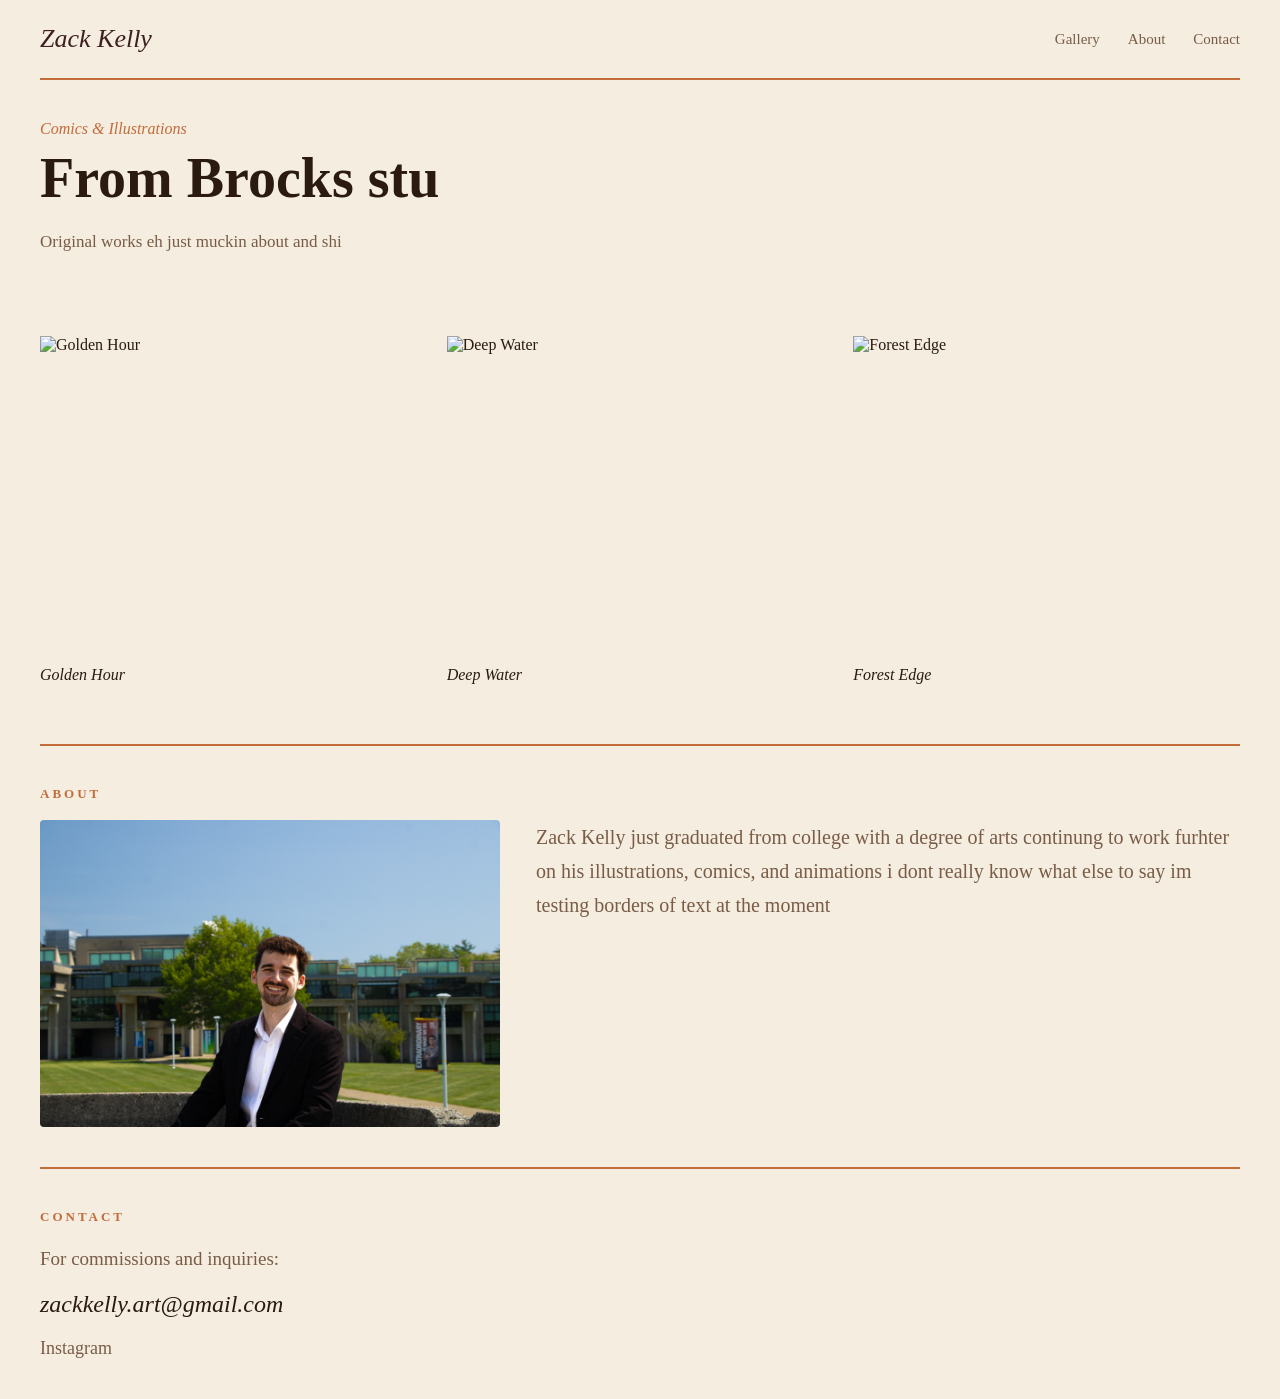
==== index.html @ 1a3fda4d "Initial commit: Zacks portfolio website" ====
<!DOCTYPE html>
<html lang="en">
<head>
  <meta charset="UTF-8">
  <meta name="viewport" content="width=device-width, initial-scale=1.0">
  <title>Zack Kelly — Paintings & Drawings</title>
  <link rel="stylesheet" href="css/style.css">
</head>
<body>
  <div class="page">
<!-- Navigation bar -->
  <header class="site-header">
    <a href="#" class="logo">Zack Kelly</a>
    <nav class="nav-links">
      <a href="#gallery">Gallery</a>
      <a href="#about">About</a>
      <a href="#contact">Contact</a>
    </nav>
  </header>

  <!-- Hero intro section -->
  <section class="hero">
    <p class="hero-eyebrow">Comics &amp; Illustrations </p>
    <h1 class="hero-title">From Brocks stu</h1>
    <p class="hero-text">
      Original works eh just muckin about and shi
    </p>
  </section>
  
  <!-- Gallery grid -->
  <section class="gallery" id="gallery"></section>  

<!-- About section -->
  <!-- About section -->
  <section class="about" id="about">
    <h2 class="section-heading">About</h2>
    <div class="about-grid">
      <img class="about-photo" src="images/about-photo.jpg" alt="Photo of Zack">
      <p class="about-text">
        Zack Kelly just graduated from college with a degree of arts continung to work furhter on his illustrations, comics, and animations i dont really know what else to say im testing borders of text at the moment
      </p>
    </div>
  </section>

  <!-- Contact section -->
  <section class="contact" id="contact">
    <h2 class="section-heading">Contact</h2>
    <p class="contact-text">For commissions and inquiries:</p>
    <a class="contact-email" href="mailto:zackkelly.art@gmail.com">zackkelly.art@gmail.com</a>
    <div class="social-links">
      <a href="https://www.instagram.com/zackkelly_art" target="_blank">Instagram</a>
      <!-- <a href="https://twitter.com/username" target="_blank">Twitter</a> -->
    </div>
  </section>
  </div>
 <!-- Lightbox  overlay -->
  <div class="lightbox" id="lightbox">
    <span class="lightbox-close" id="lightbox-close">&times;</span>
    <img class="lightbox-img" id="lightbox-img" src="" alt="">
  </div>
<script src="js/script.js"></script>  
</body>
</html>
---- css/style.css ----
/* ==== Foundations ==== */
body {
    margin: 0;
    font-family: Georgia, 'Times New Roman', serif;
    background-color: #f4ede0;
    color: #2a1a10;
}

/* ==== Navigation bar ==== */
.site-header { 
    display: flex;
    justify-content: space-between;
    align-items: center;
    padding: 24px 0;
}

.logo {
    font-size: 26px;
    font-style: italic;
    text-decoration: none;
    color: #3d1f1f
}

.nav-links {
    display: flex;
    gap: 28px;
}

.nav-links a {
    text-decoration: none;
    color: #7a5c46;
    font-size: 15px;
}

/* ==== Hero intro ==== */
.hero {
    padding: 40px 0 60px;
    border-top: 2px solid #c46b3a;
}

.hero-eyebrow {
    font-style: italic;
    color: #c46b3a;
    font-size: 16px;
    margin: 0 0 10px;
}

.hero-title {
    font-size: 56px;
    font-weight: 700;
    line-height: 1.1;
    margin: 0 0 18px;
}

.hero-text {
    font-size: 17px;
    line-height: 1.7;
    color: #7a5c46;
    margin: 0;
    max-width: 600px;
}

/* ==== Gallery grid ==== */
.gallery {
    display: grid;
    grid-template-columns: repeat(3, 1fr);
    gap: 20px;
    padding: 20px 0 60px;
}

.art-card {
    text-decoration: none;
    color: #2a1a10;
    display: block;
    overflow: hidden;
}

.art-card img {
    width: 100%;
    height: 320px;
    object-fit: cover;
    display: block;
    transition: transform 0.4s ease;
}

.art-title {
    display: block;
    margin-top: 10px;
    font-style: italic;
    font-size: 16px;
}

/* ==== Hover effects ==== */
.art-card:hover img {
    transform: scale(1.04);
}

/* ==== Lightbox ==== */
.lightbox {
    display: none;
    position: fixed;
    top: 0; left: 0;
    width: 100%; height: 100%;
    background: rgba(20, 12, 6, 0.92);
    justify-content: center;
    align-items: center;
    z-index: 100;
    cursor: pointer;
}
.lightbox.open {
    display: flex;
}

.lightbox-img {
    max-width: 85%;
    max-height: 85%;
    object-fit: contain;
}

.lightbox-close {
    position: absolute;
    top: 20px; right: 30px;
    font-size: 40px;
    color: #f4ede0;
    cursor: pointer;
}

/* ===== About & Contact ===== */
.about, .contact {
  padding: 40px 0;
  border-top: 2px solid #c46b3a;
}

.section-heading {
  font-size: 13px;
  text-transform: uppercase;
  letter-spacing: 3px;
  color: #c46b3a;
  margin: 0 0 18px;
}

.about-text {
  font-size: 20px;
  line-height: 1.7;
  color: #7a5c46;
  margin: 0 0 16px;
}

.contact-text {
  font-size: 19px;
  line-height: 1.7;
  color: #7a5c46;
  margin: 0 0 16px;
}

.contact-email {
  font-size: 24px;
  font-style: italic;
  color: #2a1a10;
  text-decoration: none;
  display: inline-block;
  margin-bottom: 20px;
}

.social-links {
  display: flex;
  gap: 24px;
}

.social-links a {
  color: #7a5c46;
  text-decoration: none;
  font-size: 18px;
}

/* ===== Page container ===== */
.page {
  max-width: 2000px;
  margin: 0 auto;
  padding: 0 40px;
}

/* ===== About photo layout ===== */
.about-grid {
  display: grid;
  grid-template-columns: 460px 1fr;
  gap: 36px;
  align-items: start;
}

.about-photo {
  width: 100%;
  border-radius: 4px;
  display: block;
}

/* HANDLING PHONE SCREEN REZ */
@media (max-width: 600px) {
  .about-grid {
    grid-template-columns: 1fr;
  }

  .gallery {
    grid-template-columns: 1fr;
  }

  .hero-title {
    font-size: 38px;
  }

  .site-header {
    flex-direction: column;
    gap: 12px;
    align-items: flex-start;
  }
}

@media (min-width: 601px) and (max-width: 900px) {
  .gallery {
    grid-template-columns: repeat(2, 1fr);
  }
}
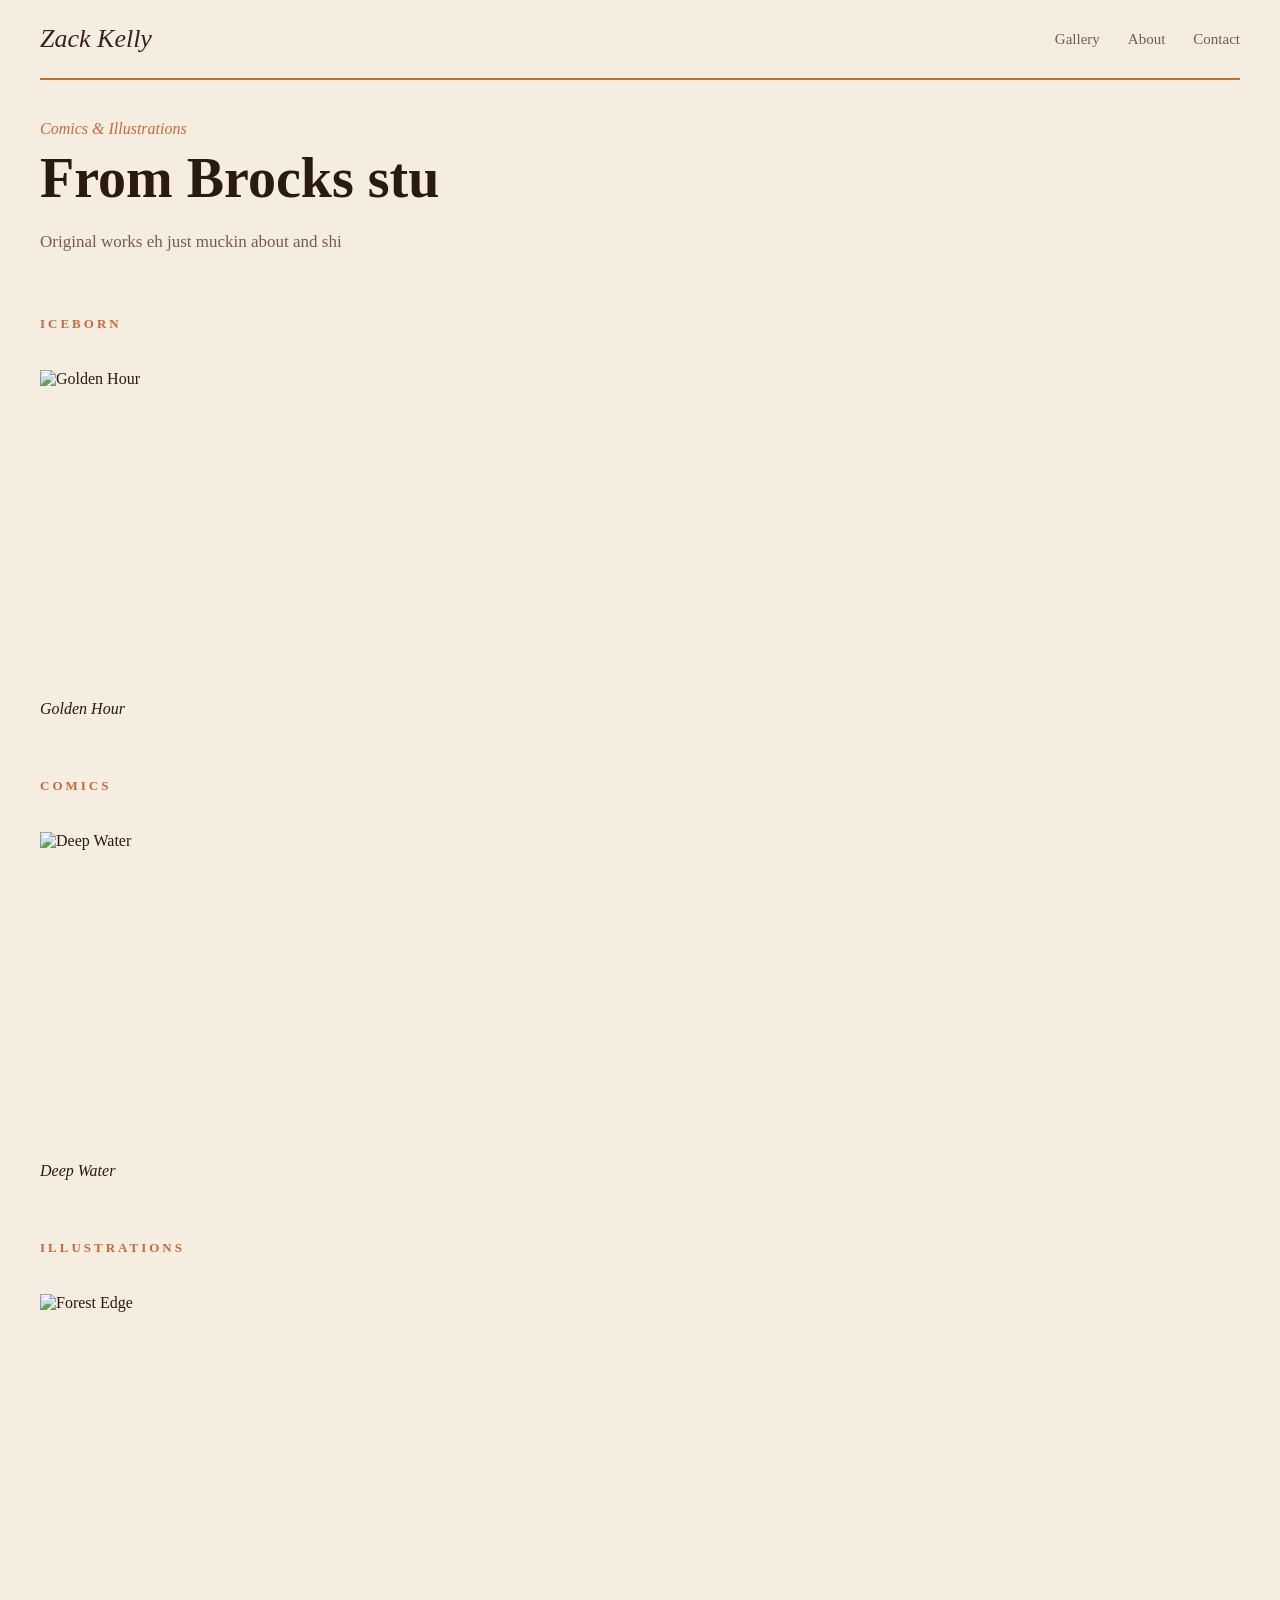
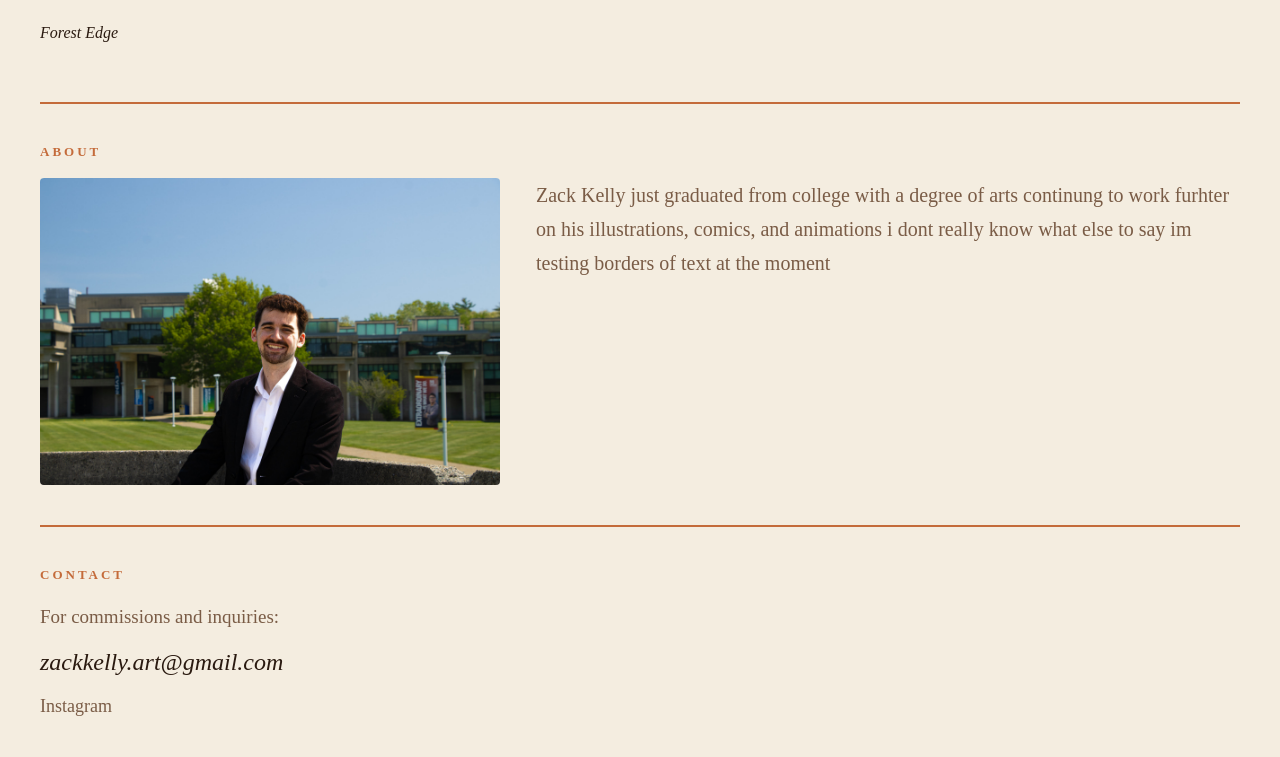
==== commit f282bc8d: "Added categorie selcetion in adm dashboard and implemented sections for each category" ====
--- a/index.html
+++ b/index.html
@@ -1,6 +1,9 @@
 <!DOCTYPE html>
 <html lang="en">
 <head>
+  <!-- netlify admin fix (redirect)-->
+  <script src="https://identity.netlify.com/v1/netlify-identity-widget.js"></script>
+ 
   <meta charset="UTF-8">
   <meta name="viewport" content="width=device-width, initial-scale=1.0">
   <title>Zack Kelly — Paintings & Drawings</title>
@@ -28,9 +31,21 @@
   </section>
   
   <!-- Gallery grid -->
-  <section class="gallery" id="gallery"></section>  
+  <section class="gallery-section" id="iceborn">
+    <h2 class="section-heading">ICEBORN</h2>
+    <div class="gallery"></div>
+  </section>
 
-<!-- About section -->
+  <section class="gallery-section" id="comics">
+    <h2 class="section-heading">Comics</h2>
+    <div class="gallery"></div>
+  </section>
+
+  <section class="gallery-section" id="illustrations">
+    <h2 class="section-heading">Illustrations</h2>
+    <div class="gallery"></div>
+  </section>  
+
   <!-- About section -->
   <section class="about" id="about">
     <h2 class="section-heading">About</h2>
@@ -59,5 +74,17 @@
     <img class="lightbox-img" id="lightbox-img" src="" alt="">
   </div>
 <script src="js/script.js"></script>  
+<!-- Netlify Identity script for admin login -->
+<script>
+    if (window.netlifyIdentity) {
+      window.netlifyIdentity.on("init", function (user) {
+        if (!user) {
+          window.netlifyIdentity.on("login", function () {
+            document.location.href = "/admin/";
+          });
+        }
+      });
+    }
+  </script>
 </body>
 </html>
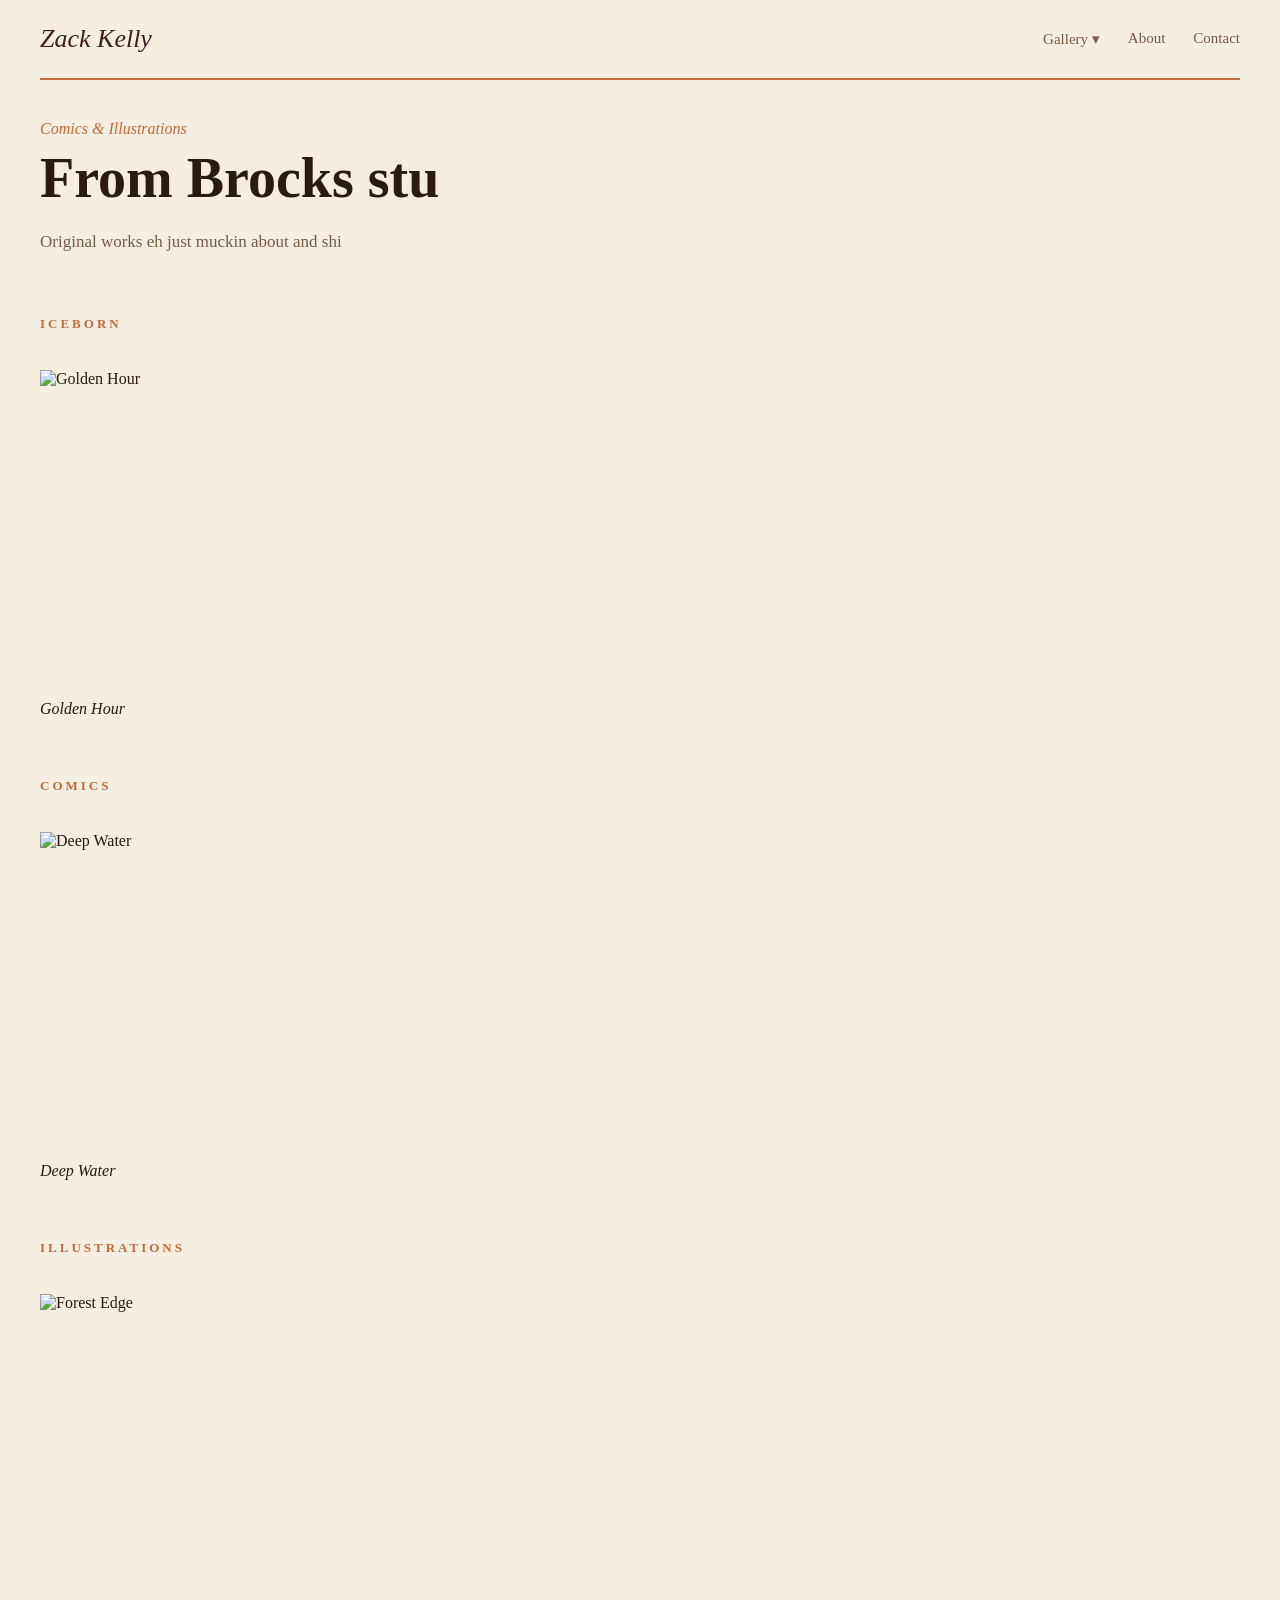
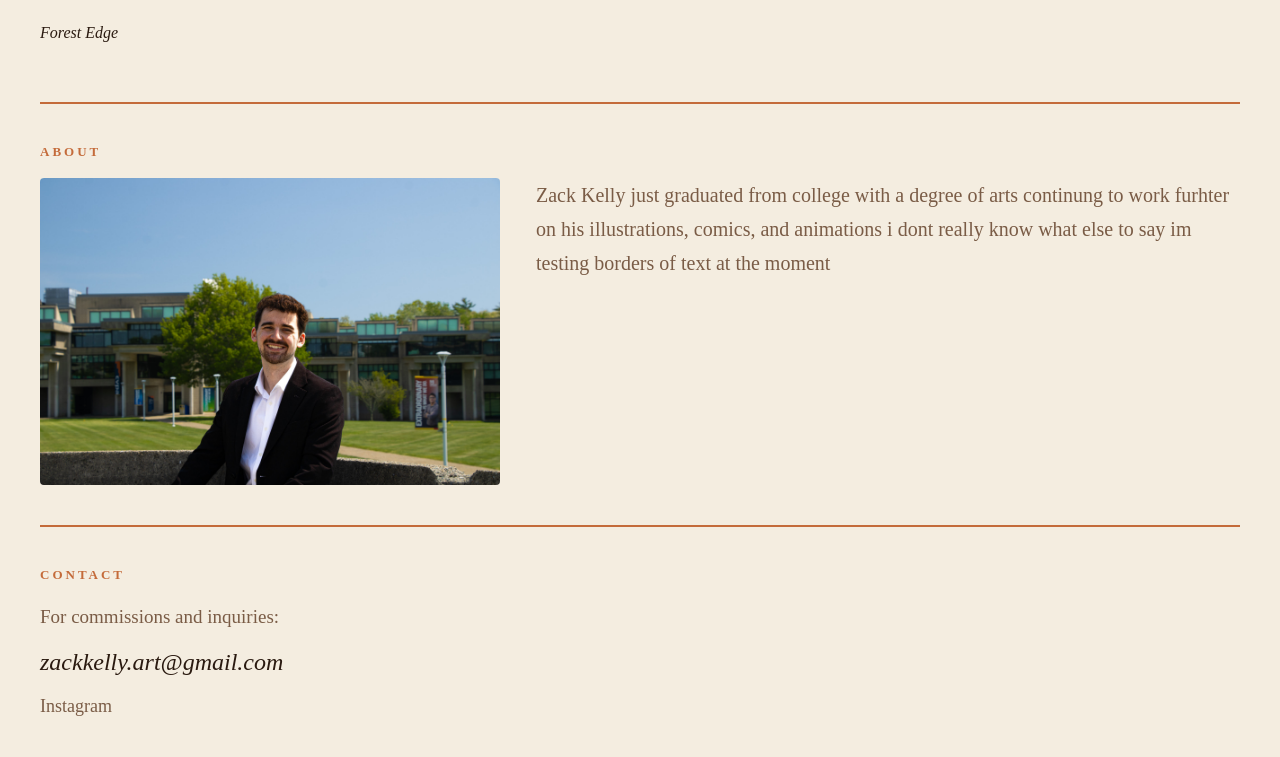
==== commit f1979e30: "added dropdown menu click function for mobile to access categories" ====
--- a/index.html
+++ b/index.html
@@ -15,7 +15,14 @@
   <header class="site-header">
     <a href="#" class="logo">Zack Kelly</a>
     <nav class="nav-links">
-      <a href="#gallery">Gallery</a>
+      <div class="dropdown">
+        <a href="#iceborn" class="dropdown-toggle">Gallery ▾</a>
+        <div class="dropdown-menu">
+          <a href="#iceborn">ICEBORN</a>
+          <a href="#comics">Comics</a>
+          <a href="#illustrations">Illustrations</a>
+        </div>
+      </div>
       <a href="#about">About</a>
       <a href="#contact">Contact</a>
     </nav>
--- a/css/style.css
+++ b/css/style.css
@@ -1,3 +1,7 @@
+html {
+  scroll-behavior: smooth;
+}
+
 /* ==== Foundations ==== */
 body {
     margin: 0;
@@ -219,4 +223,45 @@
   .gallery {
     grid-template-columns: repeat(2, 1fr);
   }
+}
+
+/* ===== Gallery dropdown ===== */
+.dropdown {
+  position: relative;
+}
+
+.dropdown-toggle {
+  cursor: pointer;
+}
+
+.dropdown-menu {
+  display: none;
+  position: absolute;
+  top: 100%;
+  left: 0;
+  background: #f4ede0;
+  border: 1px solid #c46b3a;
+  border-radius: 4px;
+  padding: 8px 0;
+  min-width: 150px;
+  z-index: 50;
+}
+
+.dropdown:hover .dropdown-menu,
+.dropdown.open .dropdown-menu {
+  display: block;
+}
+
+.dropdown-menu a {
+  display: block;
+  padding: 8px 18px;
+  color: #7a5c46;
+  text-decoration: none;
+  font-size: 14px;
+  white-space: nowrap;
+}
+
+.dropdown-menu a:hover {
+  background: #e8dcc8;
+  color: #2a1a10;
 }
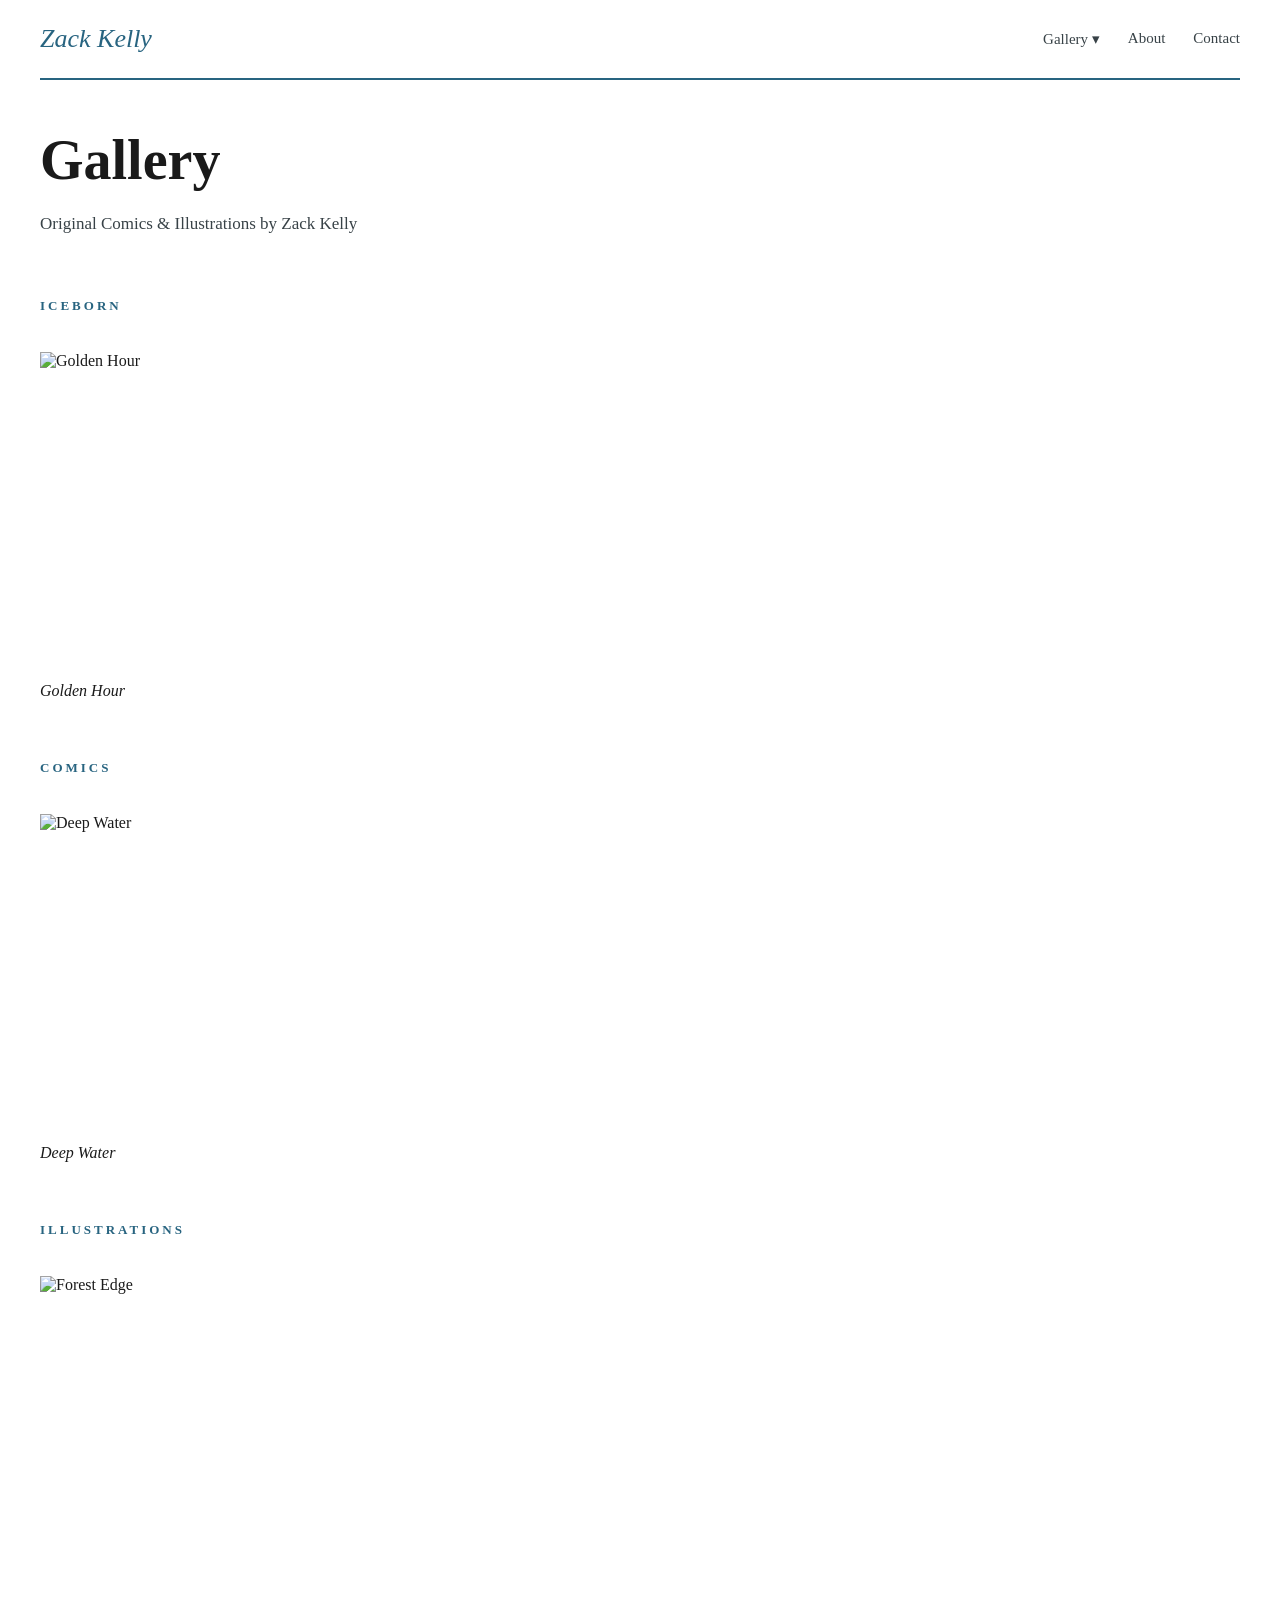
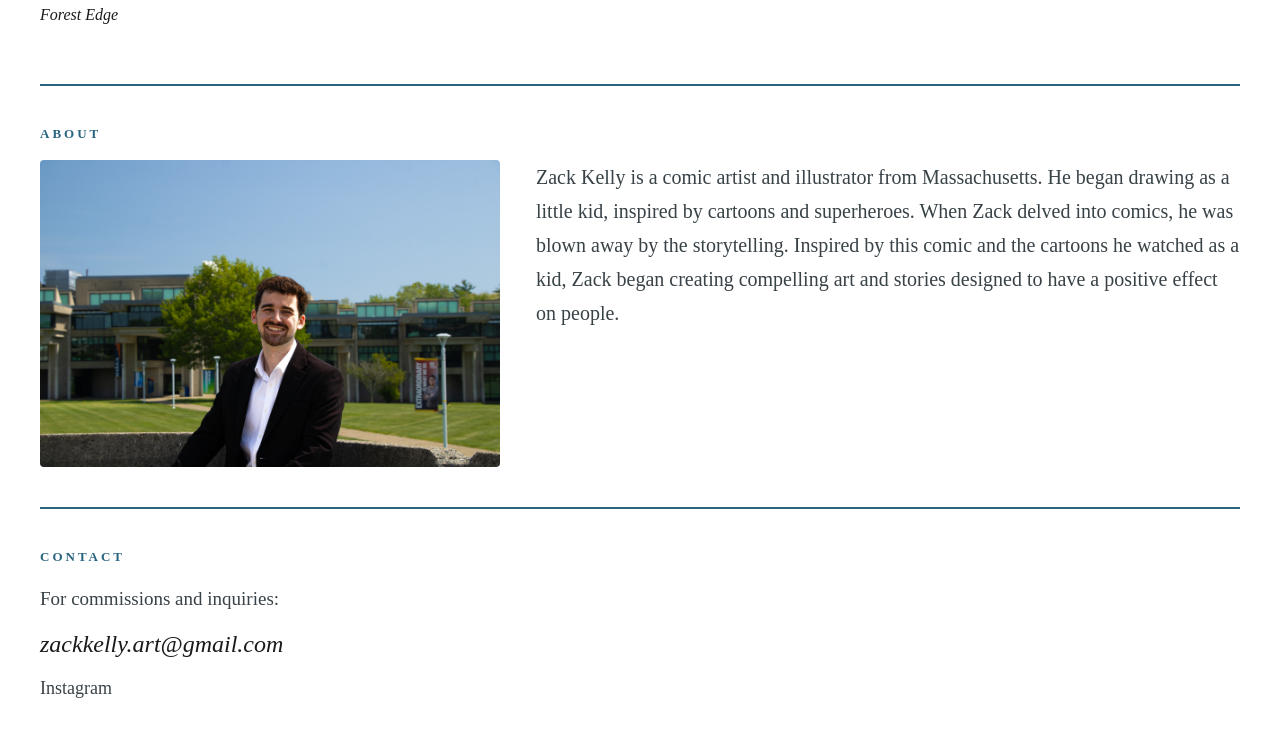
==== commit 1dcd1660: "Updated color palette - added color palette field at the top of css" ====
--- a/index.html
+++ b/index.html
@@ -30,10 +30,10 @@
 
   <!-- Hero intro section -->
   <section class="hero">
-    <p class="hero-eyebrow">Comics &amp; Illustrations </p>
-    <h1 class="hero-title">From Brocks stu</h1>
+    <p class="hero-eyebrow"></p>
+    <h1 class="hero-title">Gallery</h1>
     <p class="hero-text">
-      Original works eh just muckin about and shi
+      Original Comics & Illustrations by Zack Kelly
     </p>
   </section>
   
@@ -59,7 +59,7 @@
     <div class="about-grid">
       <img class="about-photo" src="images/about-photo.jpg" alt="Photo of Zack">
       <p class="about-text">
-        Zack Kelly just graduated from college with a degree of arts continung to work furhter on his illustrations, comics, and animations i dont really know what else to say im testing borders of text at the moment
+        Zack Kelly is a comic artist and illustrator from Massachusetts. He began drawing as a little kid, inspired by cartoons and superheroes. When Zack delved into comics, he was blown away by the storytelling. Inspired by this comic and the cartoons he watched as a kid, Zack began creating compelling art and stories designed to have a positive effect on people.
       </p>
     </div>
   </section>
--- a/css/style.css
+++ b/css/style.css
@@ -1,3 +1,12 @@
+/* ==== Color palette ==== */
+:root {  
+  --color-bg: #ffffff;
+  --color-text: #1a1a1a;
+  --color-text-soft: #384247;
+  --color-accent: #286480;
+  --color-line: #b0bec5;
+  --color-hover-bg: #eceff1;
+}
 html {
   scroll-behavior: smooth;
 }
@@ -6,8 +15,8 @@
 body {
     margin: 0;
     font-family: Georgia, 'Times New Roman', serif;
-    background-color: #f4ede0;
-    color: #2a1a10;
+    background-color: var(--color-bg);
+    color: var(--color-text);
 }
 
 /* ==== Navigation bar ==== */
@@ -22,7 +31,7 @@
     font-size: 26px;
     font-style: italic;
     text-decoration: none;
-    color: #3d1f1f
+    color: var(--color-accent);
 }
 
 .nav-links {
@@ -32,19 +41,19 @@
 
 .nav-links a {
     text-decoration: none;
-    color: #7a5c46;
+    color: var(--color-text-soft);
     font-size: 15px;
 }
 
 /* ==== Hero intro ==== */
 .hero {
     padding: 40px 0 60px;
-    border-top: 2px solid #c46b3a;
+    border-top: 2px solid var(--color-accent);
 }
 
 .hero-eyebrow {
     font-style: italic;
-    color: #c46b3a;
+    color: var(--color-accent);
     font-size: 16px;
     margin: 0 0 10px;
 }
@@ -59,7 +68,7 @@
 .hero-text {
     font-size: 17px;
     line-height: 1.7;
-    color: #7a5c46;
+    color: var(--color-text-soft);
     margin: 0;
     max-width: 600px;
 }
@@ -74,7 +83,7 @@
 
 .art-card {
     text-decoration: none;
-    color: #2a1a10;
+    color: var(--color-text);
     display: block;
     overflow: hidden;
 }
@@ -105,7 +114,7 @@
     position: fixed;
     top: 0; left: 0;
     width: 100%; height: 100%;
-    background: rgba(20, 12, 6, 0.92);
+    background: rgba(20, 30, 40, 0.92);
     justify-content: center;
     align-items: center;
     z-index: 100;
@@ -132,35 +141,35 @@
 /* ===== About & Contact ===== */
 .about, .contact {
   padding: 40px 0;
-  border-top: 2px solid #c46b3a;
+  border-top: 2px solid var(--color-accent);
 }
 
 .section-heading {
   font-size: 13px;
   text-transform: uppercase;
   letter-spacing: 3px;
-  color: #c46b3a;
+  color: var(--color-accent);
   margin: 0 0 18px;
 }
 
 .about-text {
   font-size: 20px;
   line-height: 1.7;
-  color: #7a5c46;
+  color: var(--color-text-soft);
   margin: 0 0 16px;
 }
 
 .contact-text {
   font-size: 19px;
   line-height: 1.7;
-  color: #7a5c46;
+  color: var(--color-text-soft);
   margin: 0 0 16px;
 }
 
 .contact-email {
   font-size: 24px;
   font-style: italic;
-  color: #2a1a10;
+  color: var(--color-text);
   text-decoration: none;
   display: inline-block;
   margin-bottom: 20px;
@@ -172,7 +181,7 @@
 }
 
 .social-links a {
-  color: #7a5c46;
+  color: var(--color-text-soft);
   text-decoration: none;
   font-size: 18px;
 }
@@ -239,29 +248,36 @@
   position: absolute;
   top: 100%;
   left: 0;
-  background: #f4ede0;
-  border: 1px solid #c46b3a;
+  background: var(--color-bg);
+  border: 1px solid var(--color-line);
   border-radius: 4px;
   padding: 8px 0;
   min-width: 150px;
   z-index: 50;
 }
 
-.dropdown:hover .dropdown-menu,
+/* Show on hover — only on devices with a real pointer (mouse) */
+@media (hover: hover) {
+  .dropdown:hover .dropdown-menu {
+    display: block;
+  }
+}
+
+/* Show when toggled open (used on touch) */
 .dropdown.open .dropdown-menu {
   display: block;
-}
+} 
 
 .dropdown-menu a {
   display: block;
   padding: 8px 18px;
-  color: #7a5c46;
+  color: var(--color-text-soft);
   text-decoration: none;
   font-size: 14px;
   white-space: nowrap;
 }
 
 .dropdown-menu a:hover {
-  background: #e8dcc8;
-  color: #2a1a10;
+  background: var(--color-hover-bg);
+  color: var(--color-text);
 }
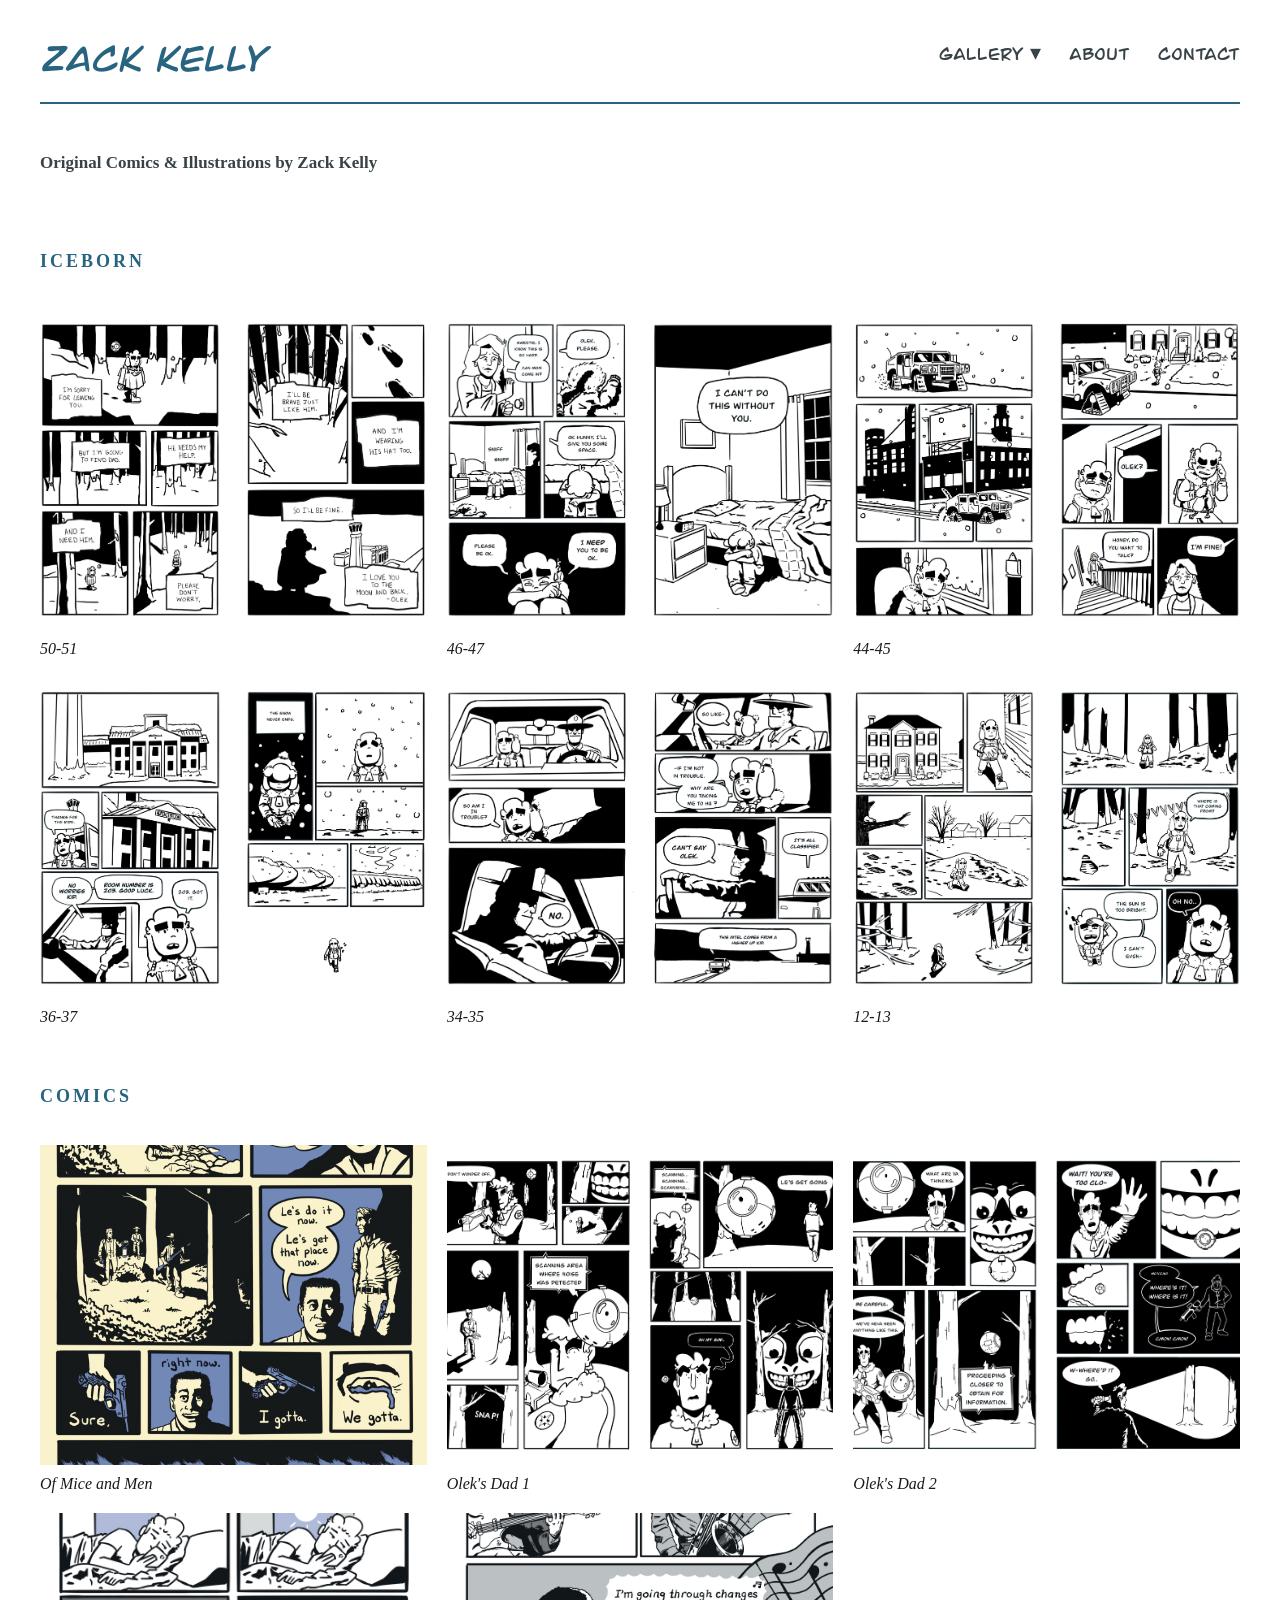
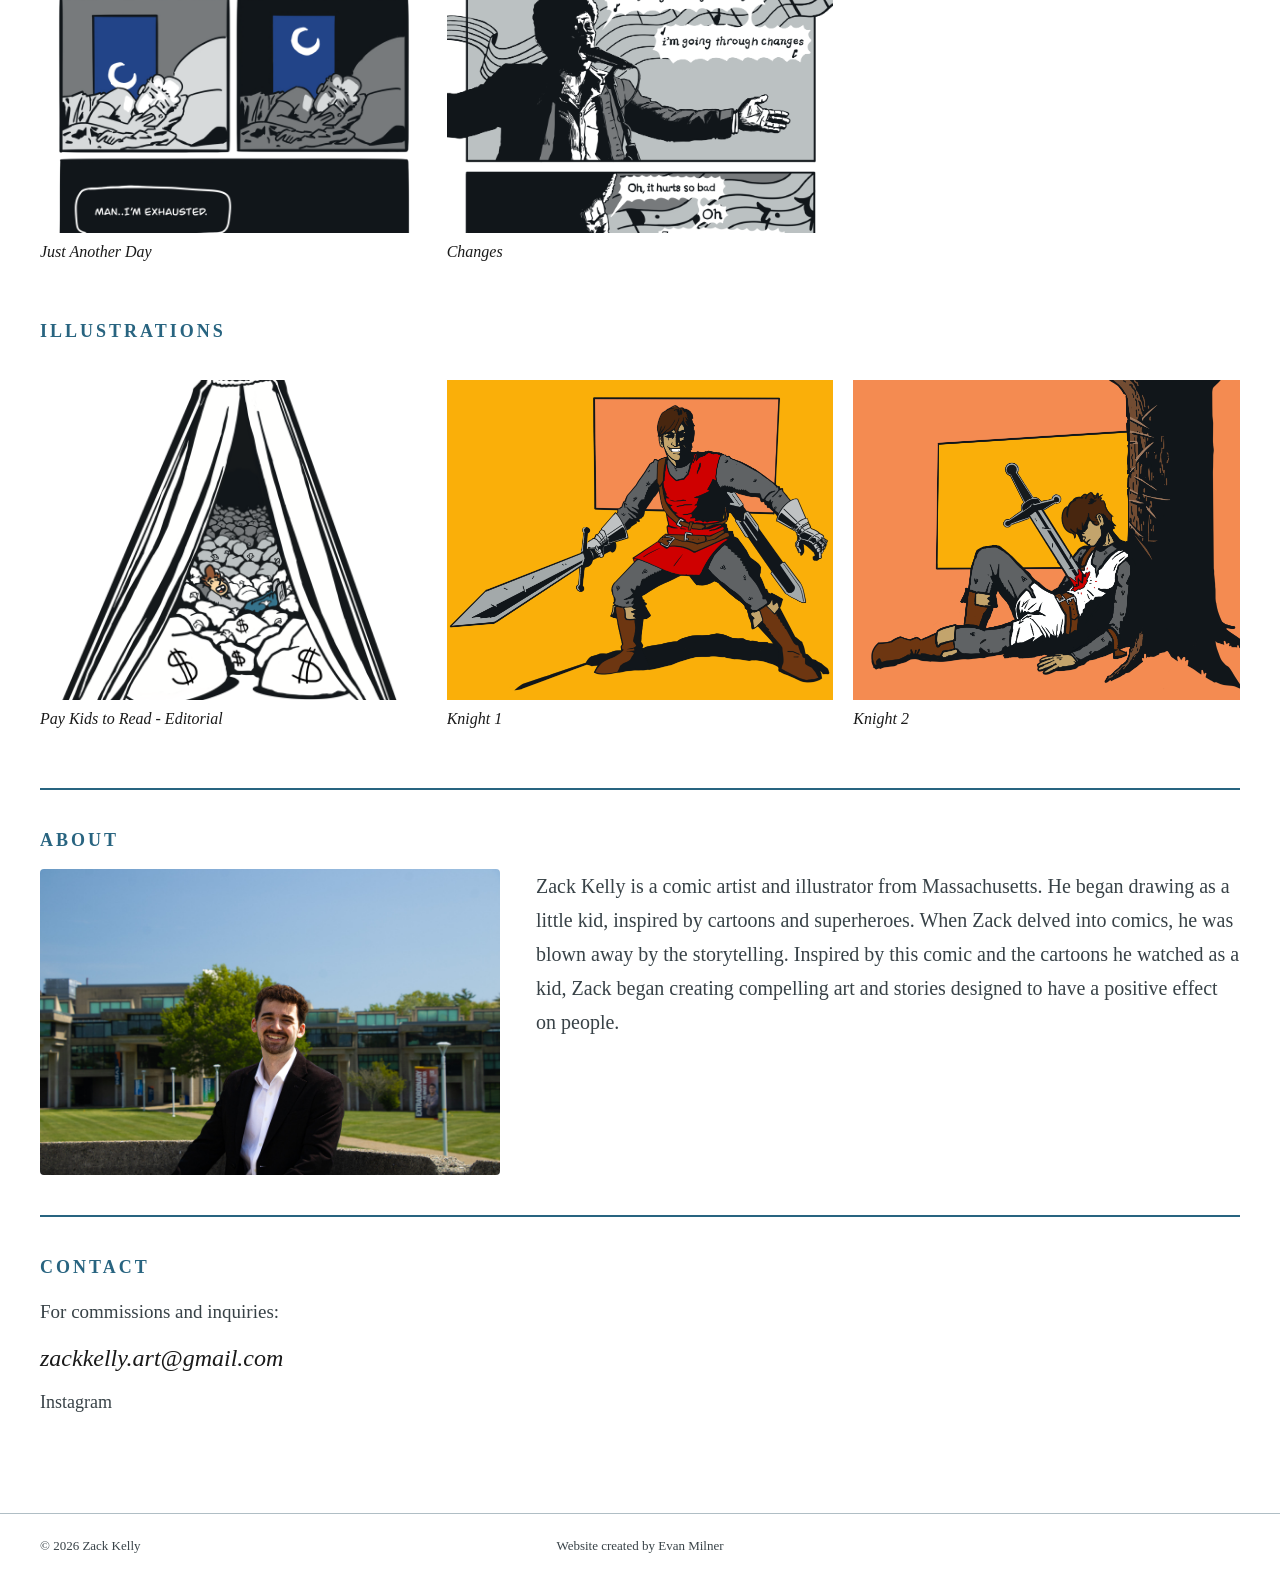
==== commit 680cb41b: "added favicon image - added copyright and website credit bar - added JackArmstrong font - fixed font" ====
--- a/index.html
+++ b/index.html
@@ -6,8 +6,10 @@
  
   <meta charset="UTF-8">
   <meta name="viewport" content="width=device-width, initial-scale=1.0">
-  <title>Zack Kelly — Paintings & Drawings</title>
+  <title>Zack Kelly Art</title>
+  
   <link rel="stylesheet" href="css/style.css">
+  <link rel="icon" type="image/png" href="images/favicon.png">
 </head>
 <body>
   <div class="page">
@@ -31,10 +33,8 @@
   <!-- Hero intro section -->
   <section class="hero">
     <p class="hero-eyebrow"></p>
-    <h1 class="hero-title">Gallery</h1>
-    <p class="hero-text">
-      Original Comics & Illustrations by Zack Kelly
-    </p>
+    <h1 class="hero-title">Original Comics & Illustrations by Zack Kelly</h1>
+    <p class="hero-text"></p>
   </section>
   
   <!-- Gallery grid -->
@@ -75,11 +75,25 @@
     </div>
   </section>
   </div>
- <!-- Lightbox  overlay -->
+
+<!-- Footer -->
+  <footer class="site-footer">
+    <span class="footer-copyright">© 2026 Zack Kelly</span>
+    <span class="footer-credit">Website created by Evan Milner</span>
+  </footer>
+
+ <!-- Lightbox overlay -->
   <div class="lightbox" id="lightbox">
     <span class="lightbox-close" id="lightbox-close">&times;</span>
-    <img class="lightbox-img" id="lightbox-img" src="" alt="">
+    <div class="lightbox-content">
+      <img class="lightbox-img" id="lightbox-img" src="" alt="">
+      <div class="lightbox-caption">
+        <h3 class="lightbox-title" id="lightbox-title"></h3>
+        <p class="lightbox-desc" id="lightbox-desc"></p>
+      </div>
+    </div>
   </div>
+
 <script src="js/script.js"></script>  
 <!-- Netlify Identity script for admin login -->
 <script>
--- a/css/style.css
+++ b/css/style.css
@@ -1,3 +1,10 @@
+/* ===== Custom font ===== */
+@font-face {
+  font-family: "Jack Armstrong";
+  src: url("../fonts/Jack Armstrong BB.woff2") format("woff2");
+  font-display: swap;
+}
+
 /* ==== Color palette ==== */
 :root {  
   --color-bg: #ffffff;
@@ -6,6 +13,7 @@
   --color-accent: #286480;
   --color-line: #b0bec5;
   --color-hover-bg: #eceff1;
+  --font-display: "Jack Armstrong", Georgia, serif;
 }
 html {
   scroll-behavior: smooth;
@@ -28,7 +36,8 @@
 }
 
 .logo {
-    font-size: 26px;
+    font-family: var(--font-display);
+    font-size: 45px;
     font-style: italic;
     text-decoration: none;
     color: var(--color-accent);
@@ -42,7 +51,8 @@
 .nav-links a {
     text-decoration: none;
     color: var(--color-text-soft);
-    font-size: 15px;
+    font-size: 22px;
+    font-family: var(--font-display);
 }
 
 /* ==== Hero intro ==== */
@@ -59,10 +69,12 @@
 }
 
 .hero-title {
-    font-size: 56px;
+    font-size: 17px;
     font-weight: 700;
     line-height: 1.1;
     margin: 0 0 18px;
+    color: var(--color-text-soft);
+    
 }
 
 .hero-text {
@@ -138,14 +150,50 @@
     cursor: pointer;
 }
 
+/* ===== Lightbox caption ===== */
+.lightbox-content {
+  display: flex;
+  flex-direction: column;
+  align-items: center;
+  max-width: 85%;
+  max-height: 90%;
+}
+
+.lightbox-content .lightbox-img {
+  max-width: 100%;
+  max-height: 75vh;
+  object-fit: contain;
+}
+
+.lightbox-caption {
+  text-align: center;
+  margin-top: 16px;
+  color: var(--color-bg);
+}
+
+.lightbox-title {
+  font-size: 20px;
+  font-style: italic;
+  margin: 0 0 6px;
+}
+
+.lightbox-desc {
+  font-size: 15px;
+  line-height: 1.6;
+  margin: 0;
+  max-width: 500px;
+  color: var(--color-line);
+}
+
 /* ===== About & Contact ===== */
 .about, .contact {
   padding: 40px 0;
   border-top: 2px solid var(--color-accent);
 }
 
+/* ===== Section headings ===== */
 .section-heading {
-  font-size: 13px;
+  font-size: 18px;
   text-transform: uppercase;
   letter-spacing: 3px;
   color: var(--color-accent);
@@ -273,11 +321,28 @@
   padding: 8px 18px;
   color: var(--color-text-soft);
   text-decoration: none;
-  font-size: 14px;
+  font-size: 18px;
   white-space: nowrap;
 }
 
 .dropdown-menu a:hover {
   background: var(--color-hover-bg);
   color: var(--color-text);
+}
+
+/* ===== Footer ===== */
+.site-footer {
+  display: grid;
+  grid-template-columns: 1fr auto 1fr;
+  align-items: center;
+  padding: 24px 40px;
+  margin-top: 60px;
+  border-top: 1px solid var(--color-line);
+  font-size: 13px;
+  color: var(--color-text-soft);
+}
+
+.footer-credit {
+  grid-column: 2;
+  text-align: center;
 }
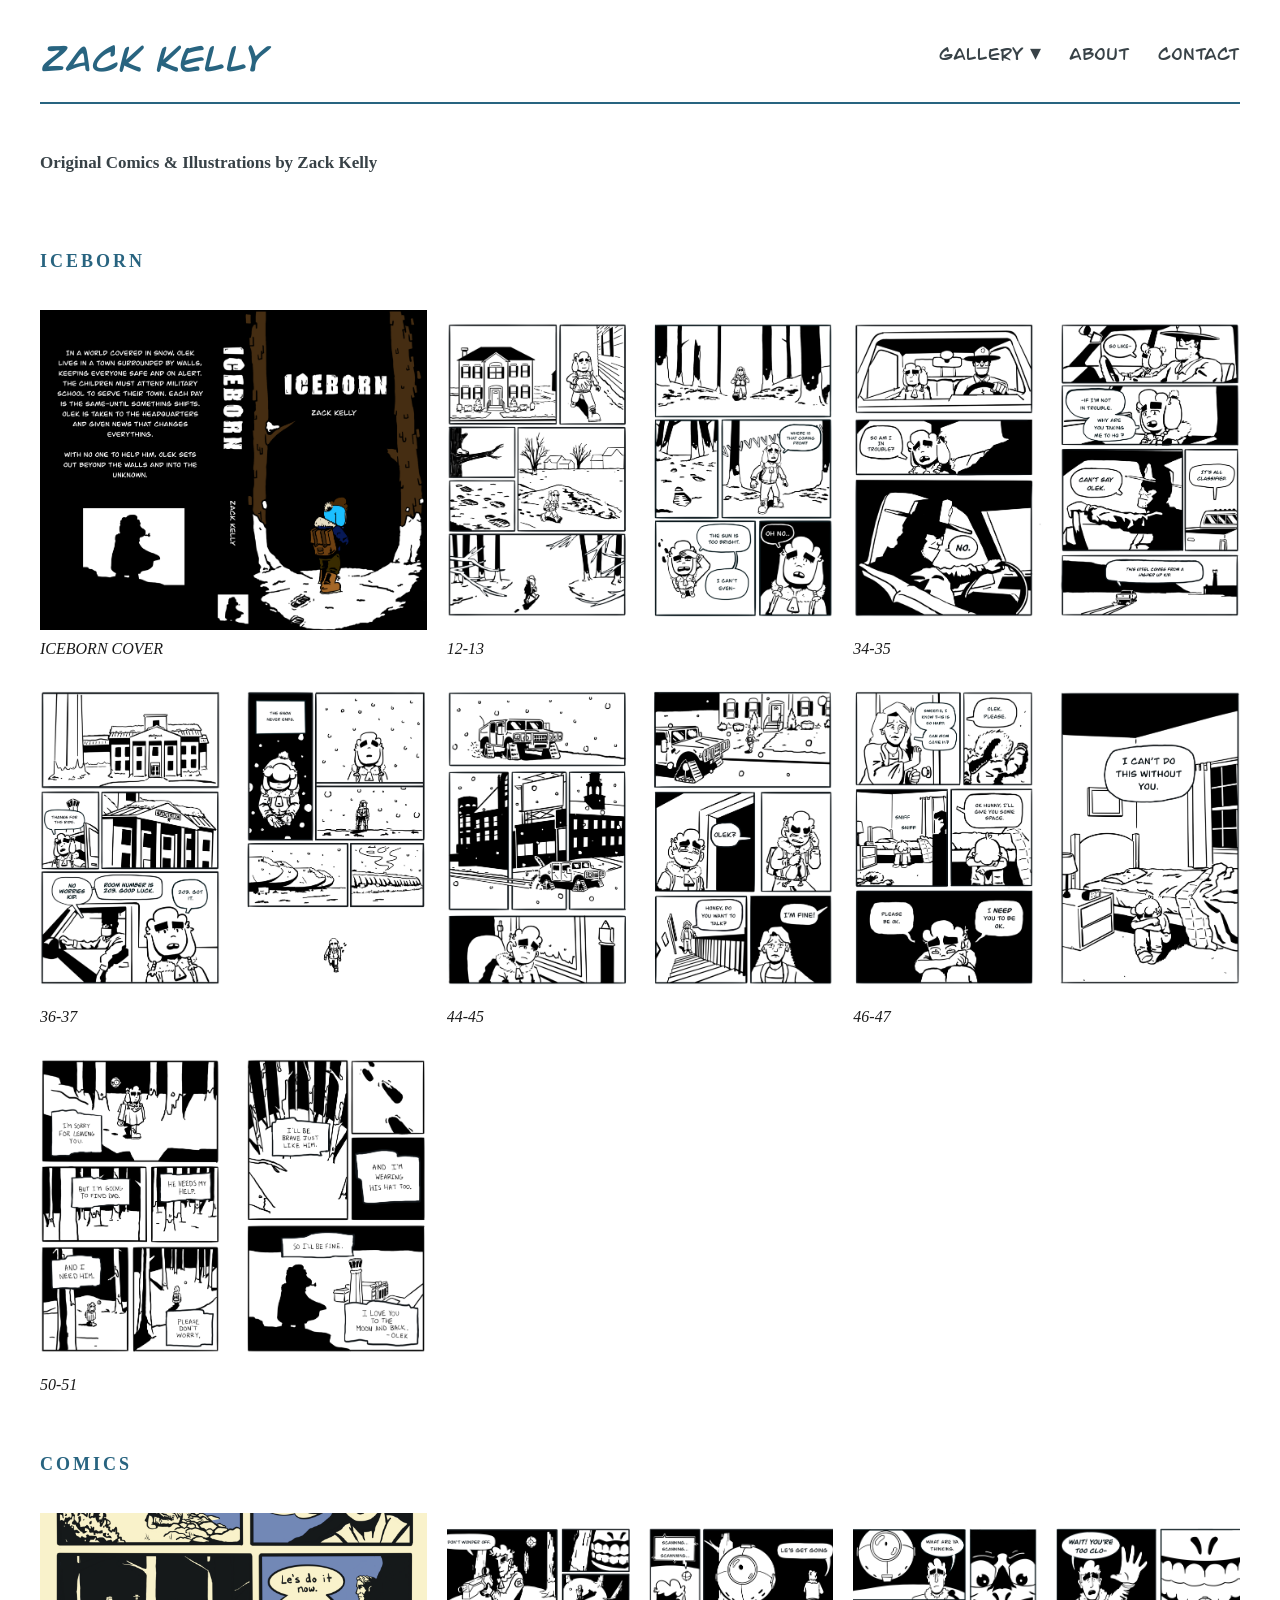
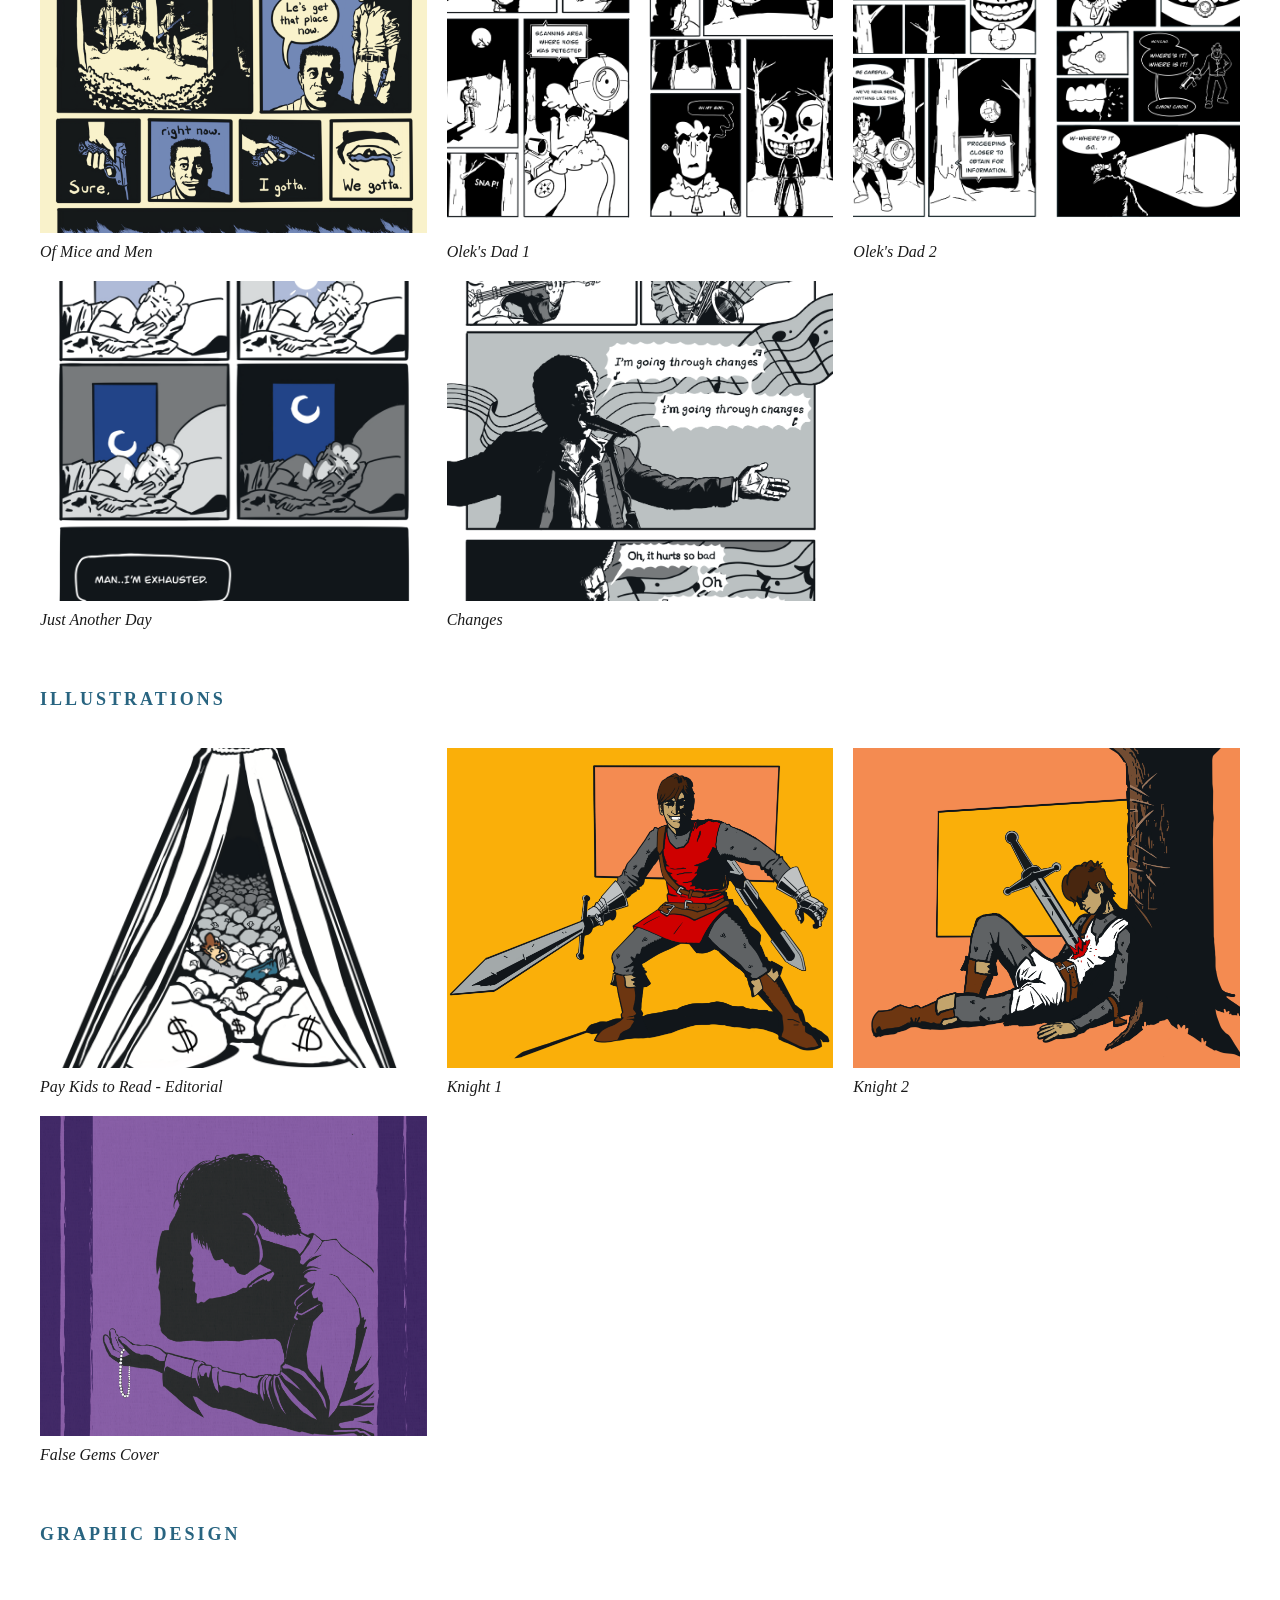
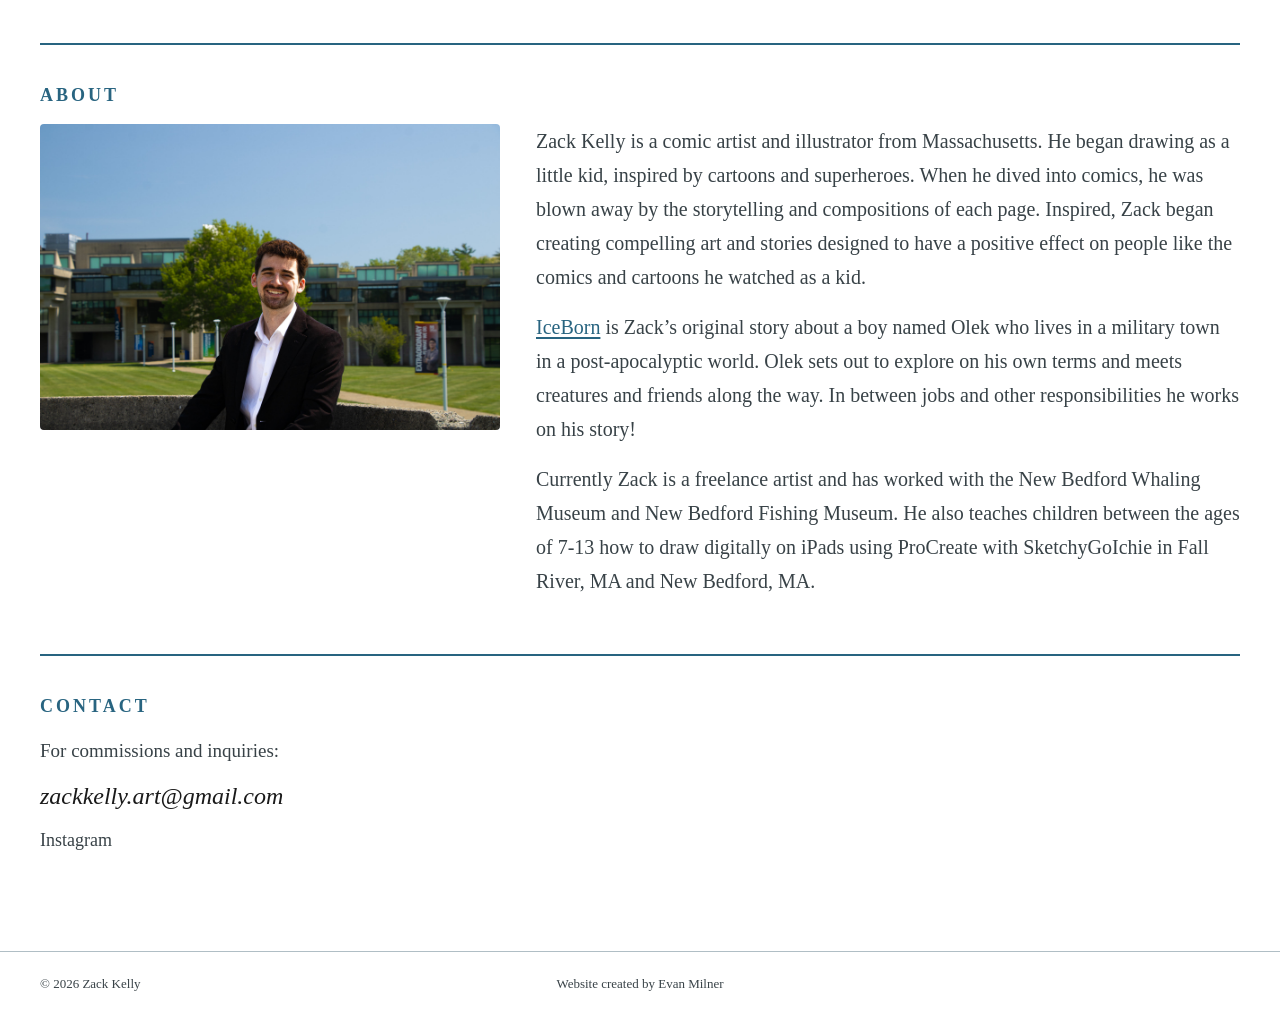
==== commit 8d5a7cf3: "updated categories - updated about me" ====
--- a/index.html
+++ b/index.html
@@ -23,6 +23,7 @@
           <a href="#iceborn">ICEBORN</a>
           <a href="#comics">Comics</a>
           <a href="#illustrations">Illustrations</a>
+          <a href="#graphic-design">Graphic Design</a>
         </div>
       </div>
       <a href="#about">About</a>
@@ -53,14 +54,27 @@
     <div class="gallery"></div>
   </section>  
 
+  <section class="gallery-section" id="graphic-design">
+    <h2 class="section-heading">Graphic Design</h2>
+    <div class="gallery"></div>
+  </section>
+
   <!-- About section -->
   <section class="about" id="about">
     <h2 class="section-heading">About</h2>
     <div class="about-grid">
       <img class="about-photo" src="images/about-photo.jpg" alt="Photo of Zack">
-      <p class="about-text">
-        Zack Kelly is a comic artist and illustrator from Massachusetts. He began drawing as a little kid, inspired by cartoons and superheroes. When Zack delved into comics, he was blown away by the storytelling. Inspired by this comic and the cartoons he watched as a kid, Zack began creating compelling art and stories designed to have a positive effect on people.
-      </p>
+      <div class="about-copy">
+        <p class="about-text">
+          Zack Kelly is a comic artist and illustrator from Massachusetts. He began drawing as a little kid, inspired by cartoons and superheroes. When he dived into comics, he was blown away by the storytelling and compositions of each page. Inspired, Zack began creating compelling art and stories designed to have a positive effect on people like the comics and cartoons he watched as a kid.
+        </p>
+        <p class="about-text">
+          <a class="text-link" href="#iceborn">IceBorn</a> is Zack’s original story about a boy named Olek who lives in a military town in a post-apocalyptic world. Olek sets out to explore on his own terms and meets creatures and friends along the way. In between jobs and other responsibilities he works on his story!
+        </p>
+        <p class="about-text">
+          Currently Zack is a freelance artist and has worked with the New Bedford Whaling Museum and New Bedford Fishing Museum. He also teaches children between the ages of 7-13 how to draw digitally on iPads using ProCreate with SketchyGoIchie in Fall River, MA and New Bedford, MA.
+        </p>
+      </div>
     </div>
   </section>
 
--- a/css/style.css
+++ b/css/style.css
@@ -207,6 +207,16 @@
   margin: 0 0 16px;
 }
 
+.text-link {
+  color: var(--color-accent);
+  text-decoration: underline;
+  text-underline-offset: 3px;
+}
+
+.text-link:hover {
+  color: var(--color-text);
+}
+
 .contact-text {
   font-size: 19px;
   line-height: 1.7;
